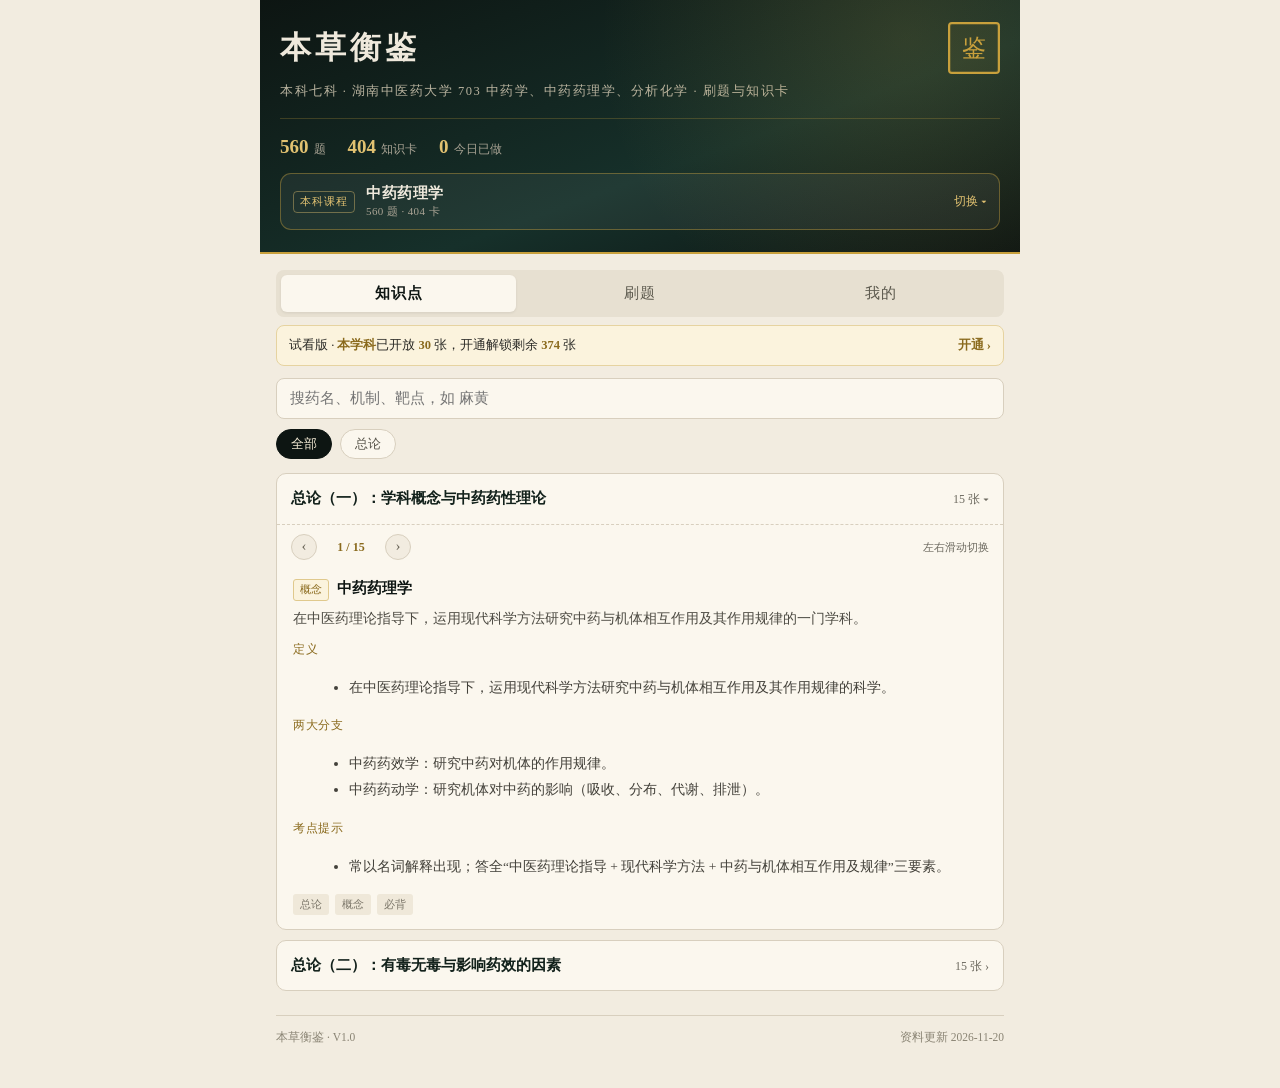
==== index.html @ b6709a83 "方剂学上线：新增本科科目 fangji（1284 题 / 176 卡 / 21 单元）+ FJ 单科码 新增 subj_fangji.enc；keyring 47→48（FJ 码）；trial 加入方" ====
<!DOCTYPE html>
<html lang="zh-CN">
<head>
<meta charset="utf-8">
<meta name="viewport" content="width=device-width,initial-scale=1,viewport-fit=cover">
<meta name="robots" content="noindex,nofollow,noarchive,nosnippet,noai,noimageai">
<meta name="referrer" content="no-referrer">
<meta http-equiv="Content-Security-Policy" content="default-src 'self'; connect-src 'self' https://raw.githubusercontent.com https://bottom-cougar-d0gbb0pyuf50e428f-1536516331.ap-shanghai.app.tcloudbase.com; img-src 'self' data:; style-src 'self' 'unsafe-inline'; script-src 'self'; object-src 'none'; base-uri 'none'; form-action 'self'">

<title>本草衡鉴 · 本科七科 + 湖南中医药大学 703 中药学、中药药理学、分析化学 刷题与知识卡</title>
<meta name="description" content="本草衡鉴：本科中药药理学 560 题 / 404 卡、中药炮制学 368 题 / 63 卡、中药鉴定学 459 题 / 486 卡、药用植物学 302 题 / 165 卡、人体解剖生理学 874 题 / 222 卡、中药化学 1595 题 / 348 卡、方剂学 1284 题 / 176 卡；考研湖南中医药大学 703 中药学 2050 题 / 508 卡、中药药理学 468 题 / 96 卡、分析化学 1087 题 / 104 卡。按方向与院校切科，手机在线刷题，每科前两个单元与两章知识卡免费试看。">
<meta property="og:title" content="本草衡鉴 · 本科七科 + 湖南中医药大学 703 中药学、中药药理学、分析化学">
<meta property="og:description" content="本科七科 + 考研 703 三科 · 9047 题 · 2572 张知识卡 · 错题本 · 在线随时用">
<link rel="icon" href="data:image/svg+xml,<svg xmlns='http://www.w3.org/2000/svg' viewBox='0 0 64 64'><rect width='64' height='64' fill='%230d1512'/><text x='32' y='45' font-size='38' fill='%23c8a03c' text-anchor='middle' font-family='serif'>鉴</text></svg>">
<link rel="stylesheet" href="app.css?v=2026-11-22z2f">
</head>
<body>
<div class="wrap">

  <header class="hero">
    <div class="hero-top">
      <div>
        <h1>本草衡鉴</h1>
        <p class="sub">本科七科 · 湖南中医药大学 703 中药学、中药药理学、分析化学 · 刷题与知识卡</p>
      </div>
      <div class="seal">鉴</div>
    </div>
    <div class="counts">
      <div><b id="cTotal">9047</b><span>题</span></div>
      <div><b id="cCards">2572</b><span>知识卡</span></div>
      <div><b id="cDone">0</b><span>今日已做</span></div>
    </div>
    <button class="subj-switch" id="subjSwitch" type="button" aria-haspopup="dialog">
      <span class="ss-dir" id="ssDir">本科课程</span>
      <span class="ss-main"><b id="ssName">中药药理学</b><i id="ssMeta">加载中</i></span>
      <span class="ss-act">切换 ▾</span>
    </button>
    <div class="banner" id="topBanner" hidden></div>
  </header>

  <nav class="tabs">
    <button class="tab on" data-tab="kb">知识点</button>
    <button class="tab" data-tab="quiz">刷题</button>
    <button class="tab" data-tab="me">我的</button>
  </nav>

  <main>
    <section id="view-kb" class="view on">
      <div class="gate" id="kbGate" hidden>
        <span>试看版 · <b id="subjNameKb">本学科</b>已开放 <b id="kbOpen">153</b> 张，开通解锁剩余 <b id="kbLock">333</b> 张</span>
        <a class="gate-link" data-goto="me">开通 ›</a>
      </div>
      <div class="search"><input id="q" type="search" placeholder="搜药名、机制、靶点，如 麻黄" autocomplete="off"></div>
      <div class="chips" id="groups"></div>
      <div class="list" id="chapList"></div>
    </section>

    <section id="view-quiz" class="view">
      <div class="gate" id="quizGate" hidden>
        <span>试看版 · 已开放 <b id="quizOpen">2</b> 个单元 <b id="quizCnt">68</b> 题，开通解锁全部 <b id="fanGate">9047</b> 题</span>
        <a class="gate-link" data-goto="me">开通 ›</a>
      </div>

      <div id="unitView">
        <div class="modebar" id="modeBar">
          <button class="mode on" data-mode="quiz">做题</button>
          <button class="mode" data-mode="recite">背题</button>
          <button class="mode" data-mode="qa">简答</button>
        </div>
        <p class="modehint" id="modeHint">选单元直接作答，提交后判对错，错题自动进错题本。</p>
        <div class="orderbar" id="orderBar" hidden>
          <span class="orderlab">背题顺序</span>
          <button class="orderbtn on" data-order="seq">顺序</button>
          <button class="orderbtn" data-order="rand">随机</button>
        </div>
        <button class="ghost wide qa-all" id="qaAllBtn" hidden type="button">全部简答 · 本科目（<span id="qaAllCnt">0</span> 题）</button>
        <div class="sec-head"><h2>按单元练</h2><span id="unitHint"></span></div>
        <div class="units" id="unitList"></div>
        <div class="sec-head"><h2>错题本</h2><span id="wrongCount">0 题</span></div>
        <div class="wrong-box" id="wrongBox"></div>
      </div>

      <div id="quizView" hidden>
        <div class="qbar">
          <button class="back" id="qBack">‹ 返回</button>
          <button class="back shuffle" id="qShuffle" hidden>打乱</button>
          <span id="qProg">1 / 1</span>
        </div>
        <div class="qcard">
          <div class="qtag" id="qTag"></div>
          <h3 id="qStem"></h3>
          <div class="opts" id="qOpts"></div>
          <div class="subjective" id="qSubjective" hidden>
            <textarea id="qaDraft" rows="4" placeholder="先自己作答，可在此记要点；仅保存在本机，不判分、不进错题本" hidden></textarea>
            <button class="ghost" id="showAns">查看参考答案</button>
            <div class="ans" id="qAns" hidden></div>
            <div class="qa-eval" id="qaEval" hidden>
              <span class="qa-eval-lab">自评：</span>
              <button class="ghost qa-btn" data-eval="know" type="button">会了</button>
              <button class="ghost qa-btn" data-eval="redo" type="button">再练一遍</button>
            </div>
          </div>
          <div class="fb" id="qFb" hidden></div>
        </div>
        <div class="qacts">
          <button class="primary" id="qSubmit">提交</button>
          <button class="ghost" id="qHide" hidden>遮住答案</button>
          <button class="ghost" id="qNext">下一题</button>
        </div>
      </div>
    </section>

    <section id="view-me" class="view">
      <div class="card">
        <div class="row"><span>当前学科</span><b id="meSubj">—</b></div>
        <div class="row"><span>授权状态</span><b id="meStatus">试看中</b></div>
        <div class="row"><span>有效期</span><b id="meExpire">—</b></div>
        <div class="row"><span>题库版本</span><b id="meVer">—</b></div>
      </div>

      <div class="card">
        <p class="card-title">输入开通码</p>
        <input id="codeInput" class="code" placeholder="粘贴开通码" autocomplete="off">
        <button class="primary wide" id="codeBtn">开通</button>
        <p class="hint">一个开通码对应一份授权，请勿转发；到期后换新码即可。换设备直接用同一码重开。单科码末尾 -Y 药理、-P 炮制、-J 鉴定、-Z 药用植物学、-X 解剖生理、-H 中药化学、-FJ 方剂学；全科码 -A（本科七科）或不带后缀；考研 703 三科码 -K703，单科码 -K703Y 中药学、-K703L 中药药理学、-K703F 分析化学。老码自动按全科。</p>
      </div>

      <div class="card">
        <p class="card-title">购买与客服</p>
        <p class="hint" id="contactLine">加载中…</p>
        <button class="ghost wide" id="copyWechat">复制开通方式</button>
        <a class="ghost wide link" id="buyLink" hidden>去下单</a>
        <button class="ghost wide" id="logoutBtn" hidden>清除本机授权</button>
      </div>
    </section>
  </main>

  <footer class="foot">
    <span>本草衡鉴 · V<span id="ver">1.0</span></span>
    <span id="upd"></span>
  </footer>
</div>
<div class="ss-mask" id="ssMask" hidden>
  <div class="ss-sheet" role="dialog" aria-modal="true" aria-label="选择学习内容">
    <div class="ss-grab"></div>
    <div class="ss-head"><div><p class="ss-kicker">学习内容</p><h3>选择方向</h3></div><button class="ss-x" id="ssClose" type="button" aria-label="关闭">×</button></div>
    <div class="dir-tabs" id="ssTabs"></div>
    <div class="ss-body" id="ssBody"></div>
    <p class="ss-note" id="ssNote"></p>
  </div>
</div>
<script src="app.js?v=2026-11-22z2f"></script>
</body>
</html>
---- app.css ----
:root{
  --ink:#0d1512; --ink2:#12211b; --paper:#f2ece0; --paper2:#fbf7ee;
  --gold:#c8a03c; --gold2:#e2c271; --line:#d8cfbe; --txt:#2a2a26; --muted:#6d6a60;
  --ok:#2f6b4f; --bad:#a8442f;
}
*{box-sizing:border-box;-webkit-tap-highlight-color:transparent}
[hidden]{display:none!important}
html,body{margin:0;padding:0;background:var(--paper);color:var(--txt);
  font-family:"Songti SC","Noto Serif SC","Source Han Serif SC",Georgia,"Times New Roman",serif;
  font-size:16px;line-height:1.7}
.wrap{max-width:760px;margin:0 auto;padding:0 16px 40px}

.hero{background:linear-gradient(160deg,#0d1512,#16302a 60%,#0d1512);color:#efe9dc;
  margin:0 -16px 0;padding:22px 20px 18px;border-bottom:2px solid var(--gold);position:relative;overflow:hidden}
.hero::after{content:"";position:absolute;inset:0;background:
  radial-gradient(circle at 85% 15%,rgba(200,160,60,.16),transparent 45%);pointer-events:none}
.hero-top{display:flex;justify-content:space-between;align-items:flex-start;gap:12px}
h1{margin:0;font-size:31px;letter-spacing:4px;font-weight:700}
.sub{margin:6px 0 0;color:#b9b39f;font-size:12.5px;letter-spacing:1.5px}
.seal{width:52px;height:52px;border:2px solid var(--gold);color:var(--gold);display:grid;place-items:center;
  font-size:24px;letter-spacing:1px;border-radius:4px;background:rgba(200,160,60,.06);flex:none;
  box-shadow:0 0 0 1px rgba(200,160,60,.25) inset}
.counts{display:flex;gap:22px;margin-top:16px;padding-top:12px;border-top:1px solid rgba(200,160,60,.25)}
.counts div{display:flex;align-items:baseline;gap:5px}
.counts b{font-size:19px;color:var(--gold2);font-family:"Times New Roman",Georgia,serif}
.counts span{font-size:11.5px;color:#a9a394}
.banner{margin-top:10px;font-size:12.5px;color:#efe3c4;background:rgba(200,160,60,.16);
  border-left:3px solid var(--gold);padding:7px 10px;border-radius:0 4px 4px 0}

.tabs{display:flex;gap:6px;margin:16px 0 8px;background:#e7e0d1;padding:5px;border-radius:8px}
.tab{flex:1;border:0;background:transparent;padding:9px 0;font-size:14.5px;letter-spacing:1px;color:#5b584d;
  border-radius:6px;cursor:pointer;font-family:inherit}
.tab.on{background:var(--paper2);color:var(--ink);box-shadow:0 1px 3px rgba(0,0,0,.08);font-weight:700}

.view{display:none}
.view.on{display:block;animation:fade .2s ease}
@keyframes fade{from{opacity:.6;transform:translateY(3px)}to{opacity:1;transform:none}}

.gate{display:flex;justify-content:space-between;align-items:center;gap:10px;
  background:#fbf3dd;border:1px solid #e6d3a0;border-radius:8px;padding:9px 12px;font-size:12.5px;margin-bottom:12px}
.gate b{color:#8a6a1d}
.gate-link{color:#8a6a1d;text-decoration:none;white-space:nowrap;font-weight:700}

.search{margin:10px 0}
.search input{width:100%;padding:11px 13px;border:1px solid var(--line);border-radius:8px;background:var(--paper2);
  font-size:15px;font-family:inherit;color:var(--txt)}
.search input:focus{outline:none;border-color:var(--gold);box-shadow:0 0 0 3px rgba(200,160,60,.15)}

.chips{display:flex;gap:8px;flex-wrap:wrap;margin:10px 0 14px}
.chip{border:1px solid var(--line);background:var(--paper2);color:#57544a;border-radius:20px;
  padding:5px 14px;font-size:13px;cursor:pointer;font-family:inherit}
.chip.on{background:var(--ink);color:#f3ead4;border-color:var(--ink)}

.list{display:flex;flex-direction:column;gap:10px}
.chap{background:var(--paper2);border:1px solid var(--line);border-radius:10px;overflow:hidden}
.chap-head{display:flex;justify-content:space-between;align-items:center;gap:10px;padding:12px 14px;cursor:pointer}
.chap-name{font-size:15px;font-weight:700;color:var(--ink2)}
.chap-meta{font-size:12px;color:var(--muted);white-space:nowrap}
.chap-body{border-top:1px dashed var(--line);padding:4px 14px 12px}
.carditem{padding:11px 0;border-bottom:1px dotted #e3dac7}
.carditem:last-child{border-bottom:0}
.ctitle{font-size:14.5px;font-weight:700;color:var(--ink);display:flex;gap:8px;align-items:baseline}
.kind{font-size:10.5px;color:#8a6a1d;border:1px solid #e0c98d;background:#fbf3dd;border-radius:3px;
  padding:1px 6px;flex:none;font-weight:400}
.csum{margin:6px 0 0;font-size:13.5px;color:#4c4a42;line-height:1.75}
.sect{margin-top:9px}
.sect .lb{font-size:12px;color:#8a6a1d;letter-spacing:.5px;margin-bottom:3px}
.sect li{font-size:13.5px;color:#43413a;margin:3px 0 3px 16px;line-height:1.75}
.vbtn{margin:10px 0 2px;padding:9px;font-size:13px;border-color:var(--gold);color:#8a6a1e;background:#fbf6e7;display:block;width:100%}
.vbtn:hover{background:#f6edd6}
.tags{margin-top:7px;display:flex;gap:6px;flex-wrap:wrap}
.tag{font-size:11px;color:#7c776a;background:#efe8d9;border-radius:3px;padding:1px 7px}

/* 卡片左右滑动 */
.deck{position:relative}
.deck-bar{display:flex;align-items:center;gap:8px;padding:9px 14px 6px;border-top:1px dashed var(--line)}
.dnav{width:26px;height:26px;line-height:1;border:1px solid var(--line);background:var(--paper);color:#6a6558;
  border-radius:50%;font-size:15px;cursor:pointer;font-family:inherit;padding:0;flex:none}
.dnav:hover{border-color:var(--gold);color:#8a6a1d}
.dnav:active{background:#f1e8d3}
.deck-pos{font-size:12px;color:#8a6a1d;font-weight:700;min-width:52px;text-align:center}
.deck-tip{font-size:11px;color:var(--muted);margin-left:auto}
.deck-track{display:flex;align-items:flex-start;overflow-x:auto;overflow-y:hidden;scroll-snap-type:x mandatory;
  -webkit-overflow-scrolling:touch;scrollbar-width:none;overscroll-behavior-x:contain}
.deck-track::-webkit-scrollbar{display:none}
.deck-card{flex:0 0 100%;scroll-snap-align:start;scroll-snap-stop:always;box-sizing:border-box;
  padding:2px 16px 14px;border-left:1px solid #efe7d4;max-height:100%;overflow-y:auto;overflow-x:hidden;
  -webkit-overflow-scrolling:touch;scrollbar-width:thin}
.deck-card:first-child{border-left:0}
.deck-card .ctitle{margin-top:8px}
.mock{padding:22px;text-align:center;color:#8a8474;font-size:13px}
.mock a{color:#8a6a1d}

.sec-head{display:flex;justify-content:space-between;align-items:baseline;margin:6px 0 10px}
h2{font-size:16px;margin:0;color:var(--ink);letter-spacing:1px}
.sec-head span{font-size:12px;color:var(--muted)}

.units{display:grid;grid-template-columns:1fr 1fr;gap:9px}
.unit{background:var(--paper2);border:1px solid var(--line);border-radius:9px;padding:11px 12px;cursor:pointer;
  display:flex;flex-direction:column;gap:3px;position:relative;overflow:hidden}
.unit:active{transform:scale(.99)}
.unit.lock{background:#eae3d4;color:#8a8474}
.unit.lock::after{content:"开通解锁";position:absolute;right:8px;top:8px;font-size:10.5px;color:#8a6a1d;
  border:1px solid #dcc58c;border-radius:3px;padding:1px 5px;background:#fbf3dd}
.uname{font-size:13px;font-weight:700;line-height:1.5;padding-right:52px}
.ucount{font-size:11.5px;color:var(--muted)}
.ubar{height:3px;background:#ddd4c1;border-radius:2px;margin-top:5px;overflow:hidden}
.ubar i{display:block;height:100%;background:var(--gold);width:0}

.wrong-box{background:var(--paper2);border:1px solid var(--line);border-radius:10px;padding:12px 14px;font-size:13px;color:#5d5a50}
.wrong-box .empty{color:#8a8474}

.qbar{display:flex;justify-content:space-between;align-items:center;margin:2px 0 10px}
.back{border:0;background:transparent;font-size:14px;color:#5d5a50;cursor:pointer;font-family:inherit;padding:4px 0}
.qbar span{font-size:12.5px;color:var(--muted)}
.qcard{background:var(--paper2);border:1px solid var(--line);border-radius:12px;padding:18px 16px}
.qtag{font-size:11.5px;color:#8a6a1d;letter-spacing:1px;margin-bottom:6px}
#qStem{font-size:16px;line-height:1.9;margin:0 0 14px;font-weight:700;color:var(--ink)}
.opts{display:flex;flex-direction:column;gap:9px}
.opt{display:flex;gap:10px;align-items:flex-start;padding:10px 12px;border:1px solid var(--line);
  border-radius:8px;background:#fff;cursor:pointer;font-size:14.5px;line-height:1.6;text-align:left;font-family:inherit;color:var(--txt)}
.opt .k{color:#8a6a1d;font-weight:700;flex:none;width:16px}
.opt.on{border-color:var(--gold);background:#fdf6e3;box-shadow:0 0 0 2px rgba(200,160,60,.2) inset}
.opt.right{border-color:var(--ok);background:#eaf4ee}
.opt.wrong{border-color:var(--bad);background:#faeae6}
.opt[disabled]{cursor:default}
.subjective{margin-top:6px}
#qaDraft{width:100%;margin:4px 0 10px;padding:11px 12px;border:1px solid var(--line);border-radius:8px;
  background:#fffdf6;font-family:inherit;font-size:14px;line-height:1.8;color:var(--txt);
  resize:vertical;min-height:88px;box-sizing:border-box;overflow-wrap:break-word;word-break:break-word}
#qaDraft:focus{outline:none;border-color:var(--gold);box-shadow:0 0 0 3px rgba(200,160,60,.15)}
.ans{margin-top:10px;padding:12px;background:#f6f1e4;border-left:3px solid var(--gold);border-radius:0 6px 6px 0;
  font-size:14px;line-height:1.9;white-space:pre-wrap;overflow-wrap:break-word;word-break:break-word;color:#3c3a33}
.qa-eval{display:flex;align-items:center;gap:10px;margin-top:12px;flex-wrap:wrap}
.qa-eval-lab{flex:none;font-size:13px;color:var(--muted)}
.qa-eval .qa-btn{flex:1;padding:10px 8px}
.qa-eval .qa-btn.on[data-eval="know"]{border-color:var(--ok);background:#eaf4ee;color:#22503b;font-weight:700}
.qa-eval .qa-btn.on[data-eval="redo"]{border-color:var(--bad);background:#faeae6;color:#7c3121;font-weight:700}
.qa-all{margin:0 0 12px;display:block;width:100%;border-color:var(--gold);background:#fbf6e7;color:#7d5f18;
  font-weight:700;letter-spacing:1px}
.qa-all:active{background:#f6edd6}
#qStem{overflow-wrap:break-word;word-break:break-word}
.fb{margin-top:12px;font-size:13.5px;line-height:1.8;padding:10px 12px;border-radius:6px}
.fb.ok{background:#eaf4ee;color:#22503b}
.fb.bad{background:#faeae6;color:#7c3121}
.qacts{display:flex;gap:10px;margin-top:14px}
.primary{flex:1;border:0;background:var(--ink);color:#f2e8cf;padding:12px;border-radius:8px;font-size:15px;
  letter-spacing:2px;cursor:pointer;font-family:inherit}
.primary:disabled{opacity:.45}
.ghost{flex:1;border:1px solid var(--line);background:var(--paper2);color:#4c4a42;padding:11px;border-radius:8px;
  font-size:14px;cursor:pointer;font-family:inherit}
.ghost.link{display:block;text-align:center;text-decoration:none;margin-top:8px}

.card{background:var(--paper2);border:1px solid var(--line);border-radius:12px;padding:14px 16px;margin-bottom:12px}
.row{display:flex;justify-content:space-between;padding:7px 0;border-bottom:1px dotted #e6ddca;font-size:14px}
.row:last-child{border-bottom:0}
.row span{color:#5d5a50}
.row b{color:var(--ink)}
.card-title{margin:0 0 10px;font-size:14.5px;font-weight:700;color:var(--ink)}
.code{width:100%;padding:12px 13px;border:1px solid var(--line);border-radius:8px;background:#fff;font-size:16px;
  letter-spacing:1px;font-family:"SFMono-Regular",Menlo,monospace;text-transform:uppercase}
.code:focus{outline:none;border-color:var(--gold)}
.primary.wide{width:100%;margin-top:10px;flex:none}
.hint{font-size:12px;color:var(--muted);line-height:1.7;margin:9px 0 0}

.foot{display:flex;justify-content:space-between;margin-top:24px;padding-top:12px;border-top:1px solid var(--line);
  font-size:11.5px;color:#8a8474}
@media (max-width:420px){.units{grid-template-columns:1fr}.counts{gap:16px}}

/* 学科切换 */
.subjs{margin:-2px 0 12px;gap:10px}
.subjs .subj{padding:7px 18px;font-size:14px;font-weight:600;border-radius:22px;letter-spacing:.02em}
.subjs .subj.on{background:linear-gradient(180deg,#1c3a2f,#14291f);color:#f0e2c2;border-color:#14291f;box-shadow:0 2px 8px rgba(0,0,0,.12)}

/* 做题/背题 模式切换 */
.modebar{display:flex;gap:0;background:#efe7d6;border:1px solid var(--line);border-radius:9px;padding:3px;margin:2px 0 8px}
.modebar .mode{flex:1;border:0;background:transparent;padding:9px 0;border-radius:7px;font-family:inherit;
  font-size:14px;letter-spacing:1px;color:#6b675b;cursor:pointer;transition:all .18s}
.modebar .mode.on{background:#fdf8ec;color:#7d5f18;font-weight:700;box-shadow:0 1px 4px rgba(120,90,20,.12)}
.modehint{margin:0 0 12px;font-size:12px;line-height:1.7;color:var(--muted)}
.qacts .primary{order:0}
.qacts .ghost.next-main{background:var(--ink);color:#f2e8cf;border-color:var(--ink);font-size:15px;
  letter-spacing:2px;padding:12px}

/* 背题顺序：顺序 / 随机 */
.orderbar{display:flex;align-items:center;gap:8px;margin:0 0 12px;font-size:12px;color:var(--muted)}
.orderlab{flex:none}
.orderbtn{flex:none;border:1px solid var(--line);background:var(--paper2);color:#5d5a50;
  border-radius:999px;padding:5px 14px;font-size:12px;font-family:inherit;cursor:pointer}
.orderbtn.on{border-color:var(--gold);background:#fbf3dd;color:#7d5f18;font-weight:700}
.qbar .shuffle{margin-left:auto;margin-right:10px;font-size:12.5px;color:#7d5f18;border:1px dashed #dcc58c;
  border-radius:999px;padding:4px 10px}

/* 学科切换按钮 */
.subj-switch{display:flex;align-items:center;gap:11px;width:100%;margin:10px 0 4px;padding:10px 12px;
  border:1px solid rgba(200,160,60,.42);border-radius:11px;background:rgba(255,255,255,.055);
  color:#efe9dc;font-family:inherit;text-align:left;cursor:pointer;position:relative;z-index:1}
.subj-switch:active{background:rgba(255,255,255,.1)}
.ss-dir{flex:none;font-size:10.5px;letter-spacing:1px;color:#e2c271;border:1px solid rgba(226,194,113,.42);
  border-radius:4px;padding:2px 6px;line-height:1.5;white-space:nowrap}
.ss-main{flex:1;min-width:0;display:flex;flex-direction:column;gap:1px}
.ss-main b{font-size:15px;font-weight:600;letter-spacing:.5px;white-space:nowrap;overflow:hidden;text-overflow:ellipsis}
.ss-main i{font-style:normal;font-size:11px;color:#a9a394;letter-spacing:.4px}
.ss-act{flex:none;font-size:11.5px;color:#e2c271;white-space:nowrap}

/* 选择面板 */
.ss-mask{position:fixed;inset:0;z-index:80;display:flex;align-items:flex-end;justify-content:center;
  background:rgba(8,14,11,.58);opacity:0;transition:opacity .18s ease}
.ss-mask.open{opacity:1}
.ss-sheet{width:100%;max-width:560px;max-height:84vh;overflow:auto;background:var(--paper2);
  border-radius:18px 18px 0 0;padding:8px 18px calc(22px + env(safe-area-inset-bottom));
  transform:translateY(14px);transition:transform .2s ease;box-shadow:0 -8px 30px rgba(0,0,0,.22)}
.ss-mask.open .ss-sheet{transform:none}
.ss-grab{width:38px;height:4px;border-radius:3px;background:#d9cfbc;margin:2px auto 8px}
.ss-head{display:flex;justify-content:space-between;align-items:flex-start;gap:12px}
.ss-kicker{margin:0;font-size:10.5px;letter-spacing:2px;color:#8a6a1d}
.ss-head h3{margin:1px 0 0;font-size:19px;letter-spacing:1px;color:var(--ink2)}
.ss-x{border:0;background:transparent;font-size:24px;line-height:1;color:#8a8474;cursor:pointer;padding:0 2px}
.dir-tabs{display:flex;gap:8px;margin:13px 0 2px}
.dir-tab{flex:1;padding:9px 6px;border:1px solid var(--line);border-radius:9px;background:#fffdf6;
  font-family:inherit;font-size:14px;letter-spacing:1px;color:#6a665a;cursor:pointer}
.dir-tab.on{background:var(--ink);color:#f2e8cf;border-color:var(--ink);font-weight:700}
.ss-body{margin-top:10px}
.ss-list{display:flex;flex-direction:column;gap:8px;margin-top:10px}
.ss-row{display:flex;align-items:center;gap:11px;width:100%;padding:10px 12px;border:1px solid var(--line);
  border-radius:10px;background:#fffdf6;color:var(--txt);font-family:inherit;text-align:left;cursor:pointer}
.ss-row.on{border-color:var(--gold);box-shadow:0 0 0 1px var(--gold) inset;background:#fdf6e3}
.ss-row.lock{opacity:.7}
.ss-row.pending{opacity:.6;cursor:default;background:#f3efe4}
.ss-ic{width:34px;height:34px;border-radius:8px;background:#14291f;color:#e2c271;display:grid;place-items:center;
  font-size:13px;flex:none;letter-spacing:0}
.ss-info{flex:1;min-width:0;display:flex;flex-direction:column}
.ss-info b{font-size:14.5px;line-height:1.45;font-weight:600}
.ss-info i{font-style:normal;font-size:11px;color:var(--muted);letter-spacing:.3px}
.ss-state{font-size:11.5px;color:#8a6a1d;white-space:nowrap}
.prog-head{display:flex;align-items:center;gap:11px;padding:11px 12px;border:1px solid #e0d3b6;
  border-radius:12px;background:#fbf3dd;margin-top:4px}
.prog-code{flex:none;width:44px;height:38px;border-radius:8px;background:#14291f;color:#e2c271;
  display:grid;place-items:center;font-size:16px;letter-spacing:1px;font-family:"Times New Roman",Georgia,serif}
.prog-txt{flex:1;min-width:0;display:flex;flex-direction:column}
.prog-txt b{font-size:14px;line-height:1.45}
.prog-txt i{font-style:normal;font-size:11px;color:#8a6a1d}
.prog-tag{flex:none;font-size:10.5px;color:#7a5a16;background:rgba(200,160,60,.15);
  border-radius:4px;padding:2px 6px;white-space:nowrap}
.ss-note{font-size:11px;line-height:1.65;color:var(--muted);margin:13px 2px 0}
@media(min-width:640px){
  .ss-mask{align-items:center;padding:20px}
  .ss-sheet{border-radius:16px;max-height:80vh;transform:translateY(8px)}
}
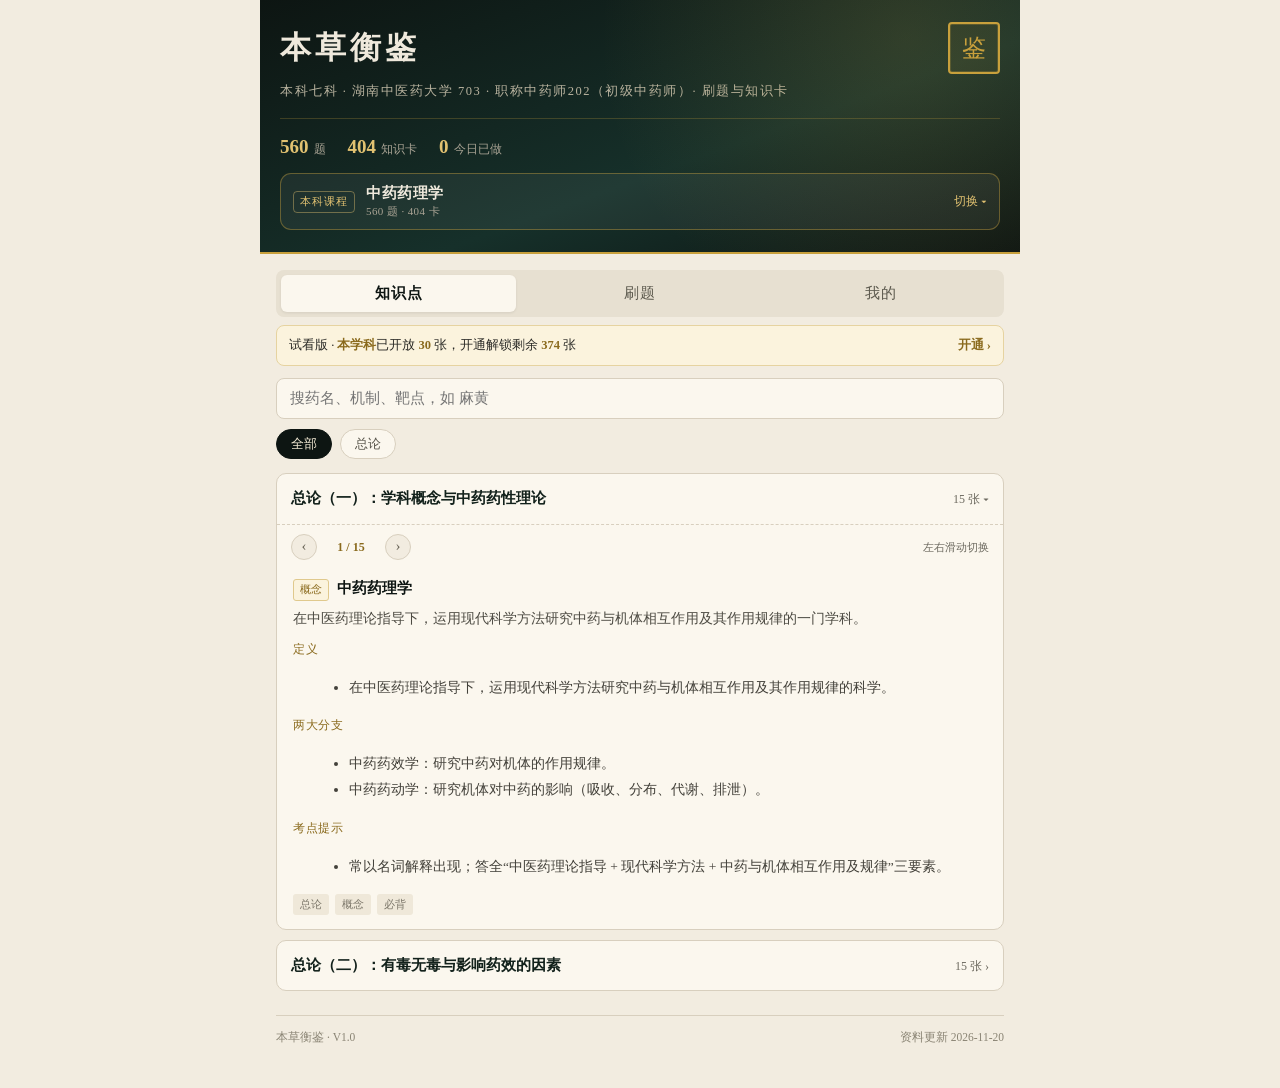
==== commit d1897992: "z2j: 新增“中药师202”四科（基础知识184/相关217/专业222/实践189，812题/174卡/348变式）+ Z202 五码 新方向 zhicheng / program zyys202" ====
--- a/index.html
+++ b/index.html
@@ -7,12 +7,12 @@
 <meta name="referrer" content="no-referrer">
 <meta http-equiv="Content-Security-Policy" content="default-src 'self'; connect-src 'self' https://raw.githubusercontent.com https://bottom-cougar-d0gbb0pyuf50e428f-1536516331.ap-shanghai.app.tcloudbase.com; img-src 'self' data:; style-src 'self' 'unsafe-inline'; script-src 'self'; object-src 'none'; base-uri 'none'; form-action 'self'">
 
-<title>本草衡鉴 · 本科七科 + 湖南中医药大学 703 中药学、中药药理学、分析化学 刷题与知识卡</title>
-<meta name="description" content="本草衡鉴：本科中药药理学 560 题 / 404 卡、中药炮制学 368 题 / 63 卡、中药鉴定学 459 题 / 486 卡、药用植物学 302 题 / 165 卡、人体解剖生理学 874 题 / 222 卡、中药化学 1595 题 / 348 卡、方剂学 1284 题 / 176 卡；考研湖南中医药大学 703 中药学 2050 题 / 508 卡、中药药理学 468 题 / 96 卡、分析化学 1087 题 / 104 卡。按方向与院校切科，手机在线刷题，每科前两个单元与两章知识卡免费试看。">
-<meta property="og:title" content="本草衡鉴 · 本科七科 + 湖南中医药大学 703 中药学、中药药理学、分析化学">
-<meta property="og:description" content="本科七科 + 考研 703 三科 · 9047 题 · 2572 张知识卡 · 错题本 · 在线随时用">
+<title>本草衡鉴 · 本科七科 + 湖南中医药大学 703 + 职称中药师202 刷题与知识卡</title>
+<meta name="description" content="本草衡鉴：本科中药药理学 560 题 / 404 卡、中药炮制学 368 题 / 63 卡、中药鉴定学 459 题 / 486 卡、药用植物学 302 题 / 165 卡、人体解剖生理学 874 题 / 222 卡、中药化学 1595 题 / 348 卡、方剂学 1275 题 / 176 卡；考研湖南中医药大学 703 中药学 2050 题 / 508 卡、中药药理学 342 题 / 96 卡、分析化学 1087 题 / 104 卡；职称中药师202（初级中药师·代码 202）基础知识 184 题 / 39 卡、相关专业知识 217 题 / 54 卡、专业知识 222 题 / 42 卡、专业实践能力 189 题 / 39 卡。按方向与院校切科，手机在线刷题，每科前两个单元与两章知识卡免费试看。">
+<meta property="og:title" content="本草衡鉴 · 本科七科 + 湖南中医药大学 703 + 职称中药师202">
+<meta property="og:description" content="本科七科 + 考研 703 三科 + 职称中药师202 四科 · 9724 题 · 2746 张知识卡 · 错题本 · 在线随时用">
 <link rel="icon" href="data:image/svg+xml,<svg xmlns='http://www.w3.org/2000/svg' viewBox='0 0 64 64'><rect width='64' height='64' fill='%230d1512'/><text x='32' y='45' font-size='38' fill='%23c8a03c' text-anchor='middle' font-family='serif'>鉴</text></svg>">
-<link rel="stylesheet" href="app.css?v=2026-11-22z2f">
+<link rel="stylesheet" href="app.css?v=2026-11-22z2j">
 </head>
 <body>
 <div class="wrap">
@@ -21,13 +21,13 @@
     <div class="hero-top">
       <div>
         <h1>本草衡鉴</h1>
-        <p class="sub">本科七科 · 湖南中医药大学 703 中药学、中药药理学、分析化学 · 刷题与知识卡</p>
+        <p class="sub">本科七科 · 湖南中医药大学 703 · 职称中药师202（初级中药师）· 刷题与知识卡</p>
       </div>
       <div class="seal">鉴</div>
     </div>
     <div class="counts">
-      <div><b id="cTotal">9047</b><span>题</span></div>
-      <div><b id="cCards">2572</b><span>知识卡</span></div>
+      <div><b id="cTotal">9724</b><span>题</span></div>
+      <div><b id="cCards">2746</b><span>知识卡</span></div>
       <div><b id="cDone">0</b><span>今日已做</span></div>
     </div>
     <button class="subj-switch" id="subjSwitch" type="button" aria-haspopup="dialog">
@@ -57,7 +57,7 @@
 
     <section id="view-quiz" class="view">
       <div class="gate" id="quizGate" hidden>
-        <span>试看版 · 已开放 <b id="quizOpen">2</b> 个单元 <b id="quizCnt">68</b> 题，开通解锁全部 <b id="fanGate">9047</b> 题</span>
+        <span>试看版 · 已开放 <b id="quizOpen">2</b> 个单元 <b id="quizCnt">68</b> 题，开通解锁全部 <b id="fanGate">9724</b> 题</span>
         <a class="gate-link" data-goto="me">开通 ›</a>
       </div>
 
@@ -122,7 +122,7 @@
         <p class="card-title">输入开通码</p>
         <input id="codeInput" class="code" placeholder="粘贴开通码" autocomplete="off">
         <button class="primary wide" id="codeBtn">开通</button>
-        <p class="hint">一个开通码对应一份授权，请勿转发；到期后换新码即可。换设备直接用同一码重开。单科码末尾 -Y 药理、-P 炮制、-J 鉴定、-Z 药用植物学、-X 解剖生理、-H 中药化学、-FJ 方剂学；全科码 -A（本科七科）或不带后缀；考研 703 三科码 -K703，单科码 -K703Y 中药学、-K703L 中药药理学、-K703F 分析化学。老码自动按全科。</p>
+        <p class="hint">一个开通码对应一份授权，请勿转发；到期后换新码即可。换设备直接用同一码重开。单科码末尾 -Y 药理、-P 炮制、-J 鉴定、-Z 药用植物学、-X 解剖生理、-H 中药化学、-FJ 方剂学；全科码 -A（本科七科）或不带后缀；考研 703 三科码 -K703，单科码 -K703Y 中药学、-K703L 中药药理学、-K703F 分析化学。职称中药师202 独立授权：总码 -Z202 解锁四科，单科码 -Z202J 基础知识、-Z202X 相关专业知识、-Z202Z 专业知识、-Z202S 专业实践能力；202 不在本科全科码 -A 范围内。老码自动按全科。</p>
       </div>
 
       <div class="card">
@@ -149,6 +149,6 @@
     <p class="ss-note" id="ssNote"></p>
   </div>
 </div>
-<script src="app.js?v=2026-11-22z2f"></script>
+<script src="app.js?v=2026-11-22z2j"></script>
 </body>
 </html>
